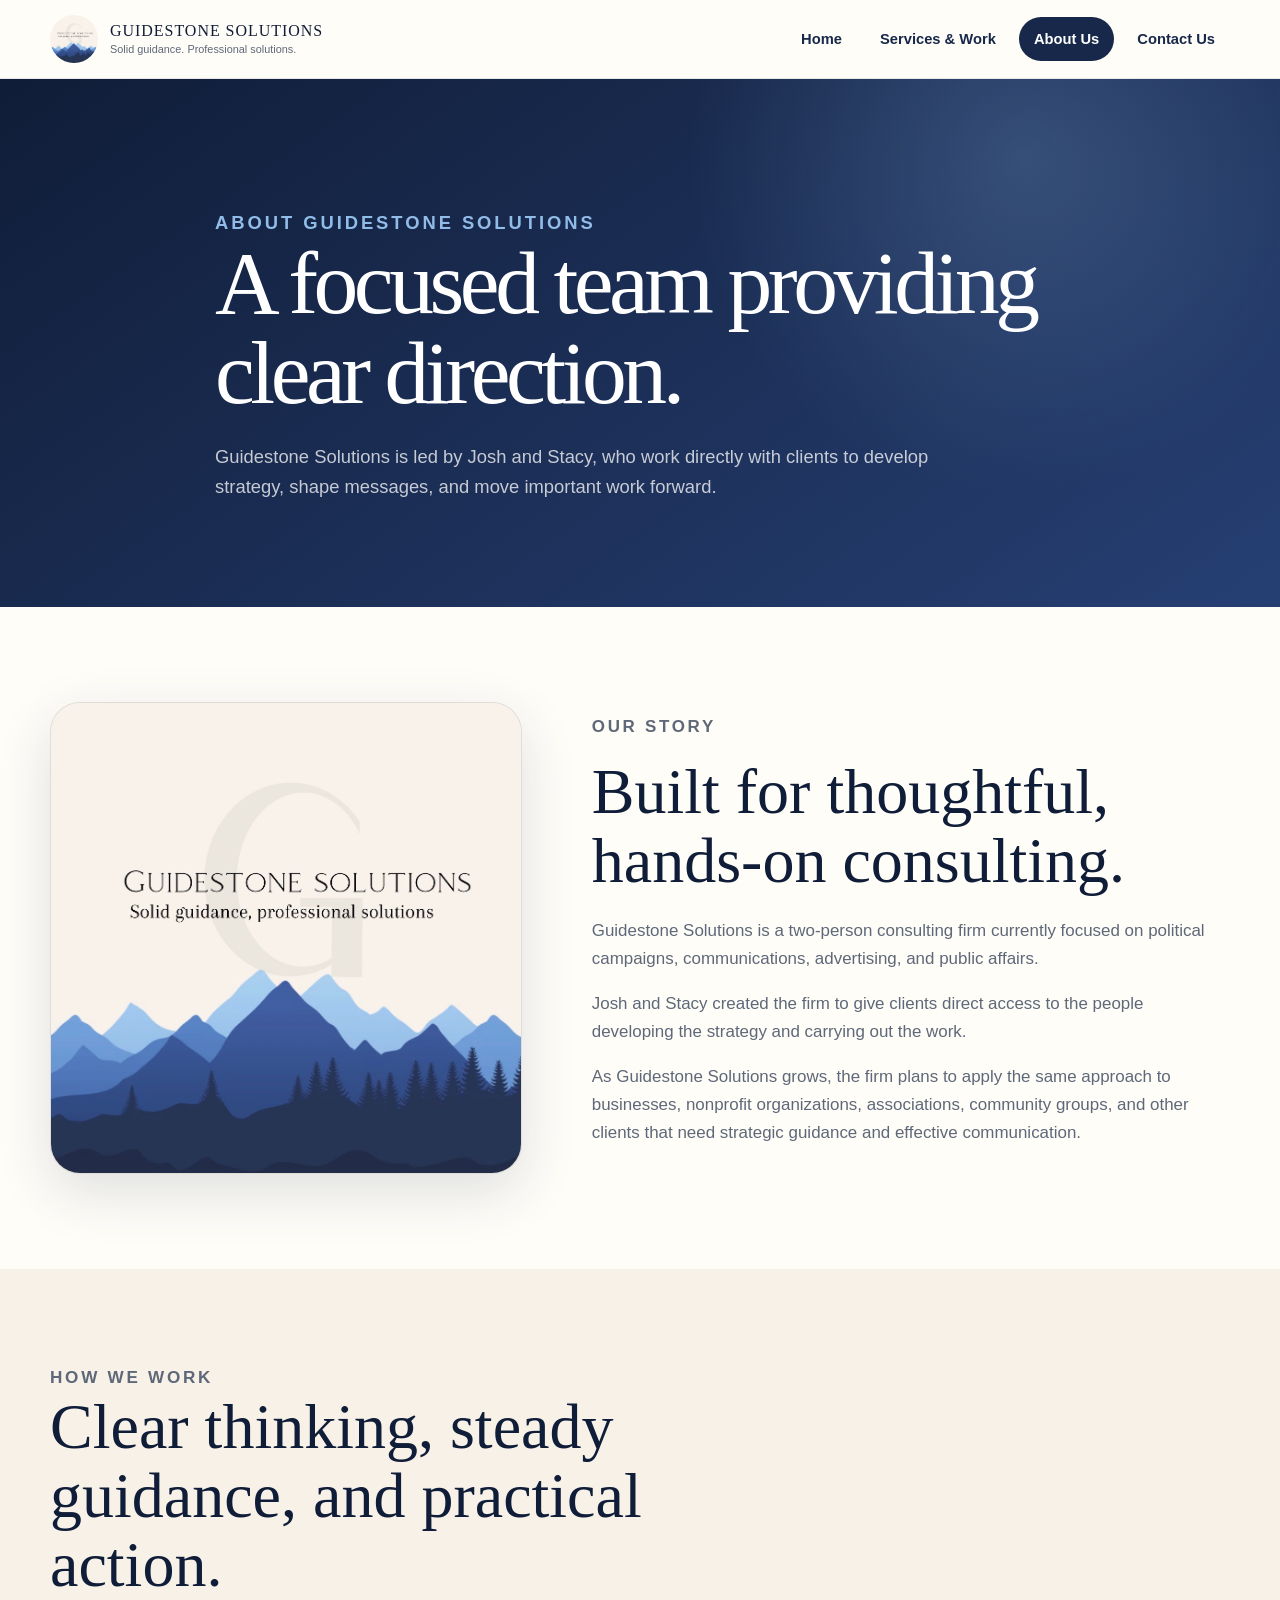
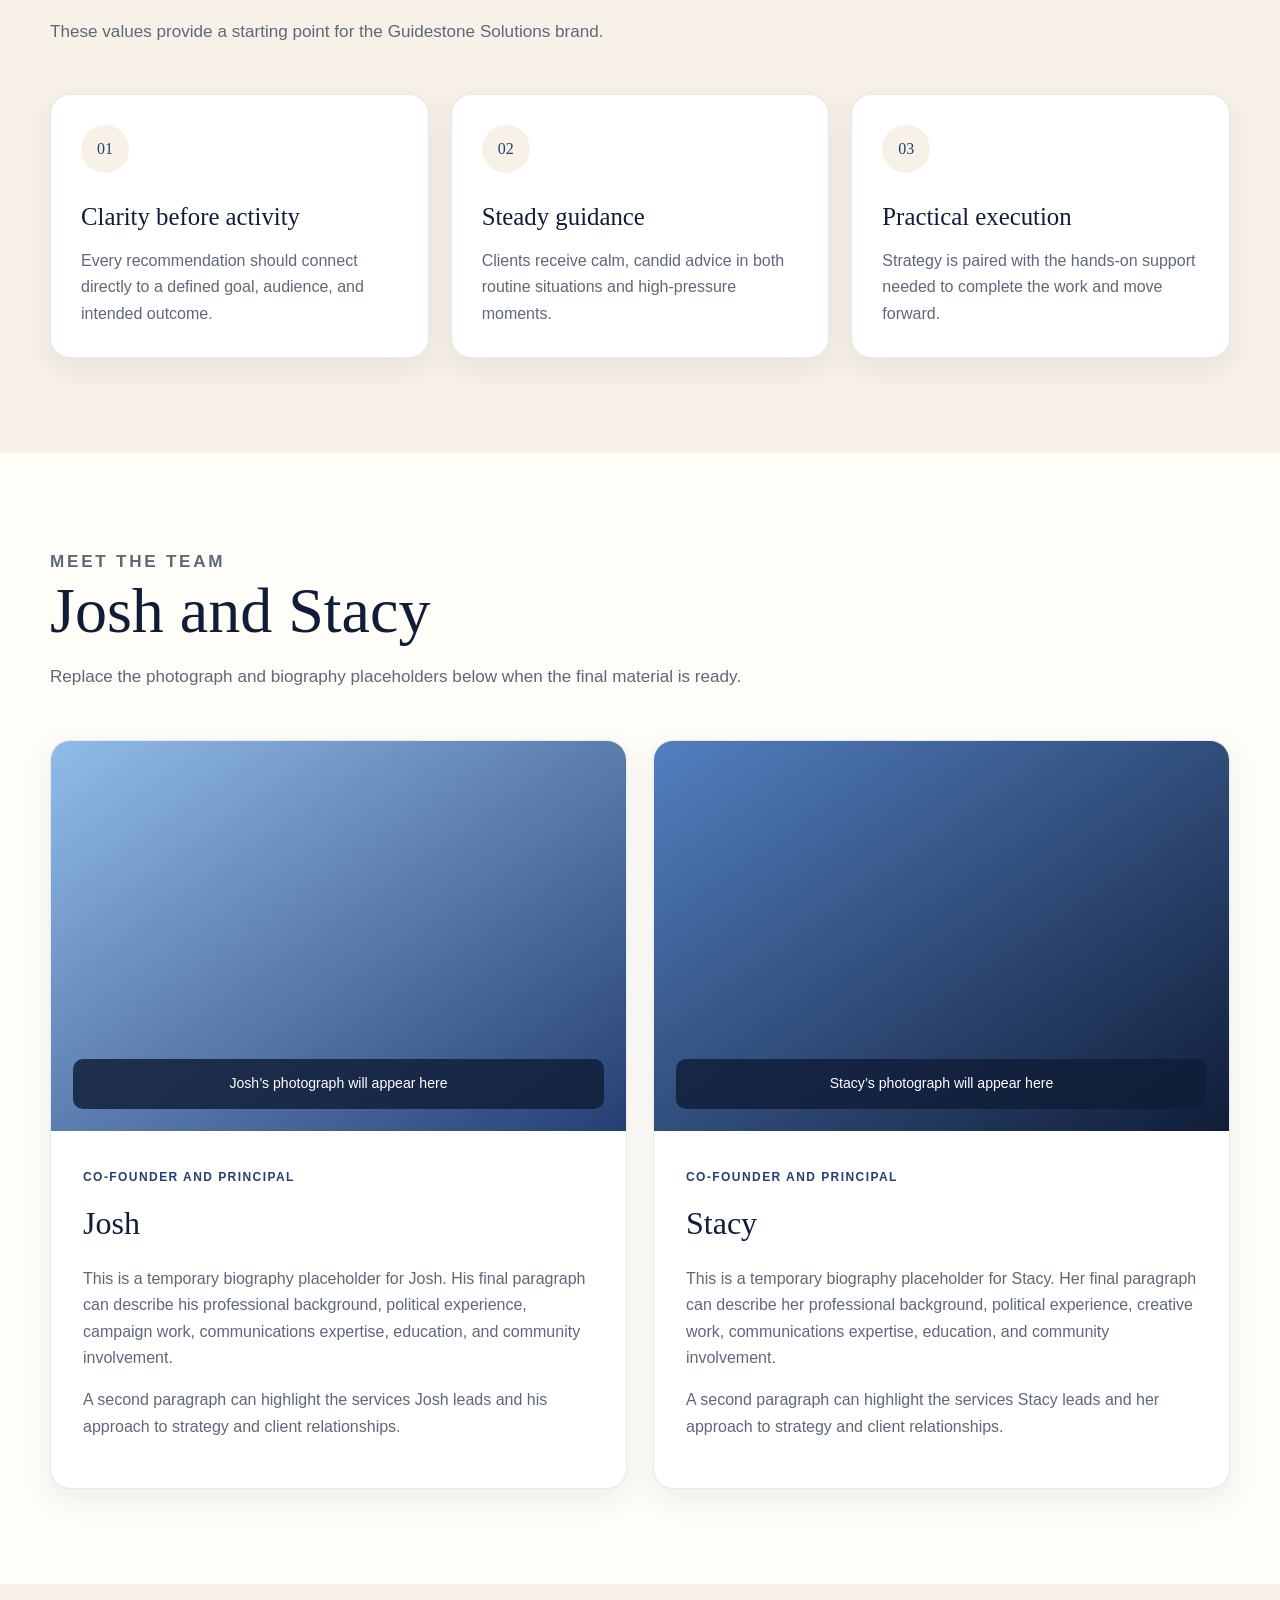
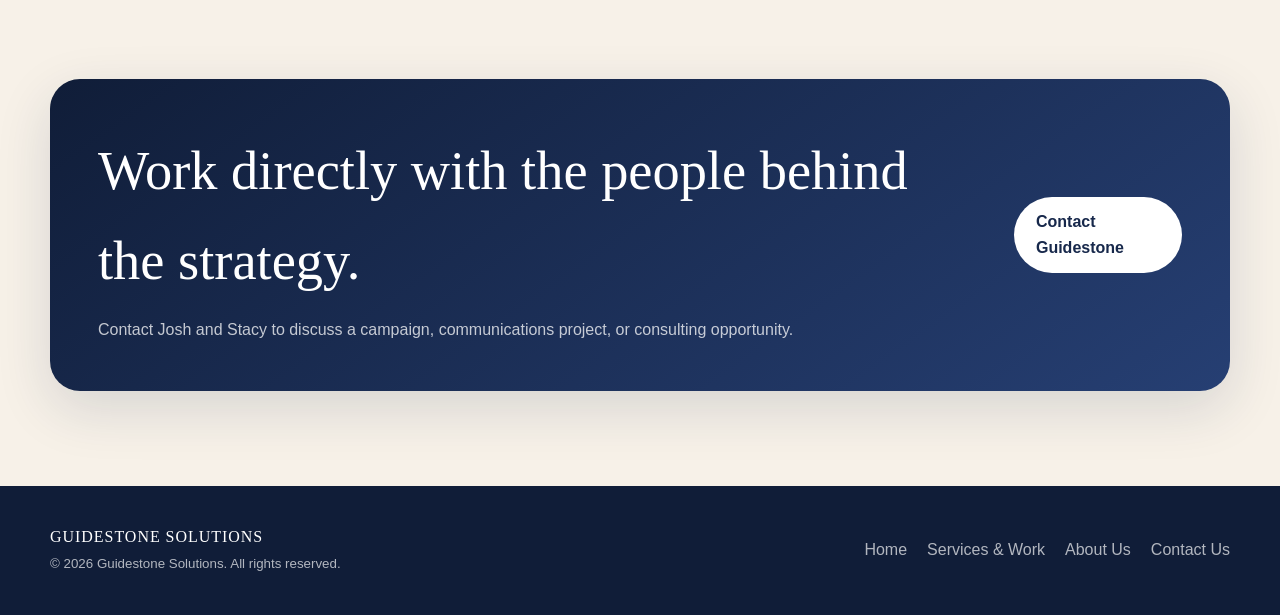
==== about.html @ 3f7f22f1 "Create about.html" ====
<!DOCTYPE html>
<html lang="en">
<head>
  <meta charset="UTF-8">

  <meta
    name="viewport"
    content="width=device-width, initial-scale=1"
  >

  <meta
    name="description"
    content="Learn about Guidestone Solutions and its founders, Josh and Stacy."
  >

  <meta name="theme-color" content="#17284b">

  <title>About Us | Guidestone Solutions</title>

  <style>
    :root {
      --cream: #f7f1e8;
      --cream-light: #fffdf8;
      --blue-light: #91bce8;
      --blue: #527fc0;
      --blue-dark: #263f73;
      --navy: #17284b;
      --navy-dark: #101d38;
      --text: #172033;
      --muted: #5e6878;
      --white: #ffffff;
      --container: 1180px;
      --radius: 20px;
      --shadow: 0 18px 55px rgba(23, 40, 75, 0.14);
    }

    * {
      box-sizing: border-box;
    }

    body {
      margin: 0;
      color: var(--text);
      background: var(--cream-light);
      font-family: Arial, Helvetica, sans-serif;
      line-height: 1.65;
    }

    img {
      display: block;
      max-width: 100%;
    }

    a {
      color: inherit;
    }

    .container {
      width: min(calc(100% - 36px), var(--container));
      margin-inline: auto;
    }

    .site-header {
      position: sticky;
      z-index: 100;
      top: 0;
      background: rgba(255, 253, 248, 0.96);
      border-bottom: 1px solid rgba(23, 40, 75, 0.1);
    }

    .navigation {
      display: flex;
      min-height: 78px;
      align-items: center;
      justify-content: space-between;
      gap: 28px;
    }

    .brand {
      display: flex;
      align-items: center;
      gap: 12px;
      color: var(--navy-dark);
      text-decoration: none;
    }

    .brand-logo {
      width: 48px;
      height: 48px;
      object-fit: cover;
      border-radius: 50%;
    }

    .brand-text {
      display: grid;
      line-height: 1.1;
    }

    .brand-name {
      font-family: Georgia, "Times New Roman", serif;
      font-size: 1rem;
      letter-spacing: 0.06em;
      text-transform: uppercase;
    }

    .brand-tagline {
      margin-top: 4px;
      color: var(--muted);
      font-size: 0.68rem;
    }

    .nav-menu {
      display: flex;
      flex-wrap: wrap;
      align-items: center;
      justify-content: flex-end;
      gap: 8px;
    }

    .nav-link {
      padding: 10px 15px;
      color: var(--navy);
      border-radius: 999px;
      font-size: 0.92rem;
      font-weight: 700;
      text-decoration: none;
    }

    .nav-link:hover {
      background: var(--cream);
    }

    .nav-link.active {
      color: var(--white);
      background: var(--navy);
    }

    .page-hero {
      padding: 105px 0;
      color: var(--white);
      background:
        radial-gradient(
          circle at 80% 15%,
          rgba(145, 188, 232, 0.22),
          transparent 30%
        ),
        linear-gradient(
          145deg,
          var(--navy-dark),
          var(--blue-dark)
        );
    }

    .page-hero-content {
      max-width: 850px;
    }

    .eyebrow {
      display: inline-block;
      margin: 0 0 16px;
      color: var(--blue-dark);
      font-size: 0.78rem;
      font-weight: 800;
      letter-spacing: 0.16em;
      text-transform: uppercase;
    }

    .page-hero .eyebrow {
      color: var(--blue-light);
    }

    .page-hero h1 {
      margin: 0;
      font-family: Georgia, "Times New Roman", serif;
      font-size: clamp(3rem, 7vw, 5.7rem);
      font-weight: 500;
      line-height: 1;
      letter-spacing: -0.05em;
    }

    .page-hero p {
      max-width: 720px;
      margin: 24px 0 0;
      color: rgba(255, 255, 255, 0.75);
      font-size: 1.15rem;
    }

    .section {
      padding: 95px 0;
    }

    .section-cream {
      background: var(--cream);
    }

    .section-heading {
      max-width: 760px;
      margin-bottom: 48px;
    }

    .section-heading h2 {
      margin: 0 0 18px;
      color: var(--navy-dark);
      font-family: Georgia, "Times New Roman", serif;
      font-size: clamp(2.2rem, 5vw, 4rem);
      font-weight: 500;
      line-height: 1.08;
    }

    .section-heading p {
      margin: 0;
      color: var(--muted);
      font-size: 1.07rem;
    }

    .story-grid {
      display: grid;
      grid-template-columns: 0.85fr 1.15fr;
      align-items: center;
      gap: 70px;
    }

    .logo-card {
      overflow: hidden;
      background: var(--cream);
      border: 1px solid rgba(23, 40, 75, 0.1);
      border-radius: 30px;
      box-shadow: var(--shadow);
    }

    .logo-card img {
      width: 100%;
      aspect-ratio: 1;
      object-fit: cover;
    }

    .story-copy h2 {
      margin: 0 0 22px;
      color: var(--navy-dark);
      font-family: Georgia, "Times New Roman", serif;
      font-size: clamp(2.3rem, 5vw, 4rem);
      font-weight: 500;
      line-height: 1.08;
    }

    .story-copy p {
      color: var(--muted);
      font-size: 1.06rem;
    }

    .values-grid {
      display: grid;
      grid-template-columns: repeat(3, 1fr);
      gap: 22px;
    }

    .value-card {
      padding: 30px;
      background: var(--white);
      border: 1px solid rgba(23, 40, 75, 0.1);
      border-radius: var(--radius);
      box-shadow: 0 10px 30px rgba(23, 40, 75, 0.08);
    }

    .value-number {
      display: inline-flex;
      width: 48px;
      height: 48px;
      align-items: center;
      justify-content: center;
      color: var(--blue-dark);
      background: var(--cream);
      border-radius: 50%;
      font-family: Georgia, "Times New Roman", serif;
    }

    .value-card h3 {
      margin: 24px 0 10px;
      color: var(--navy-dark);
      font-family: Georgia, "Times New Roman", serif;
      font-size: 1.55rem;
      font-weight: 500;
    }

    .value-card p {
      margin: 0;
      color: var(--muted);
    }

    .team-grid {
      display: grid;
      grid-template-columns: repeat(2, 1fr);
      gap: 26px;
    }

    .team-card {
      overflow: hidden;
      background: var(--white);
      border: 1px solid rgba(23, 40, 75, 0.1);
      border-radius: var(--radius);
      box-shadow: 0 10px 30px rgba(23, 40, 75, 0.08);
    }

    .photo-placeholder {
      display: grid;
      min-height: 390px;
      place-items: end center;
      padding: 22px;
      color: var(--white);
      background:
        linear-gradient(
          145deg,
          var(--blue-light),
          var(--blue-dark)
        );
      text-align: center;
    }

    .team-card:nth-child(2) .photo-placeholder {
      background:
        linear-gradient(
          145deg,
          var(--blue),
          var(--navy-dark)
        );
    }

    .photo-label {
      width: 100%;
      padding: 13px;
      background: rgba(16, 29, 56, 0.82);
      border-radius: 10px;
      font-size: 0.88rem;
    }

    .team-copy {
      padding: 32px;
    }

    .team-role {
      color: var(--blue-dark);
      font-size: 0.75rem;
      font-weight: 800;
      letter-spacing: 0.12em;
      text-transform: uppercase;
    }

    .team-copy h2 {
      margin: 8px 0 14px;
      color: var(--navy-dark);
      font-family: Georgia, "Times New Roman", serif;
      font-size: 2rem;
      font-weight: 500;
    }

    .team-copy p {
      color: var(--muted);
    }

    .button {
      display: inline-flex;
      min-height: 50px;
      align-items: center;
      justify-content: center;
      padding: 12px 22px;
      color: var(--navy);
      background: var(--white);
      border-radius: 999px;
      font-weight: 700;
      text-decoration: none;
    }

    .cta {
      display: flex;
      align-items: center;
      justify-content: space-between;
      gap: 30px;
      padding: 48px;
      color: var(--white);
      background:
        linear-gradient(
          145deg,
          var(--navy-dark),
          var(--blue-dark)
        );
      border-radius: 30px;
      box-shadow: var(--shadow);
    }

    .cta h2 {
      margin: 0 0 10px;
      font-family: Georgia, "Times New Roman", serif;
      font-size: clamp(2rem, 5vw, 3.4rem);
      font-weight: 500;
    }

    .cta p {
      margin: 0;
      color: rgba(255, 255, 255, 0.75);
    }

    .site-footer {
      padding: 38px 0;
      color: rgba(255, 255, 255, 0.68);
      background: var(--navy-dark);
    }

    .footer-grid {
      display: flex;
      align-items: center;
      justify-content: space-between;
      gap: 25px;
    }

    .footer-title {
      color: var(--white);
      font-family: Georgia, "Times New Roman", serif;
      letter-spacing: 0.06em;
      text-transform: uppercase;
    }

    .footer-links {
      display: flex;
      flex-wrap: wrap;
      gap: 20px;
    }

    .footer-links a {
      text-decoration: none;
    }

    @media (max-width: 900px) {
      .story-grid {
        grid-template-columns: 1fr;
      }

      .values-grid {
        grid-template-columns: 1fr;
      }

      .cta {
        align-items: flex-start;
        flex-direction: column;
      }
    }

    @media (max-width: 700px) {
      .navigation {
        align-items: flex-start;
        flex-direction: column;
        padding: 15px 0;
      }

      .nav-menu {
        width: 100%;
        justify-content: flex-start;
      }

      .nav-link {
        padding: 8px 11px;
      }

      .page-hero {
        padding: 75px 0;
      }

      .section {
        padding: 72px 0;
      }

      .team-grid {
        grid-template-columns: 1fr;
      }

      .cta {
        padding: 34px 24px;
      }

      .button {
        width: 100%;
      }

      .footer-grid {
        align-items: flex-start;
        flex-direction: column;
      }
    }
  </style>
</head>

<body>
  <header class="site-header">
    <div class="container navigation">
      <a class="brand" href="index.html">
        <img
          class="brand-logo"
          src="guidestonelogo.jpeg"
          alt=""
        >

        <span class="brand-text">
          <span class="brand-name">
            Guidestone Solutions
          </span>

          <span class="brand-tagline">
            Solid guidance. Professional solutions.
          </span>
        </span>
      </a>

      <nav class="nav-menu" aria-label="Main navigation">
        <a class="nav-link" href="index.html">
          Home
        </a>

        <a class="nav-link" href="services.html">
          Services &amp; Work
        </a>

        <a class="nav-link active" href="about.html">
          About Us
        </a>

        <a class="nav-link" href="contact.html">
          Contact Us
        </a>
      </nav>
    </div>
  </header>

  <main>
    <section class="page-hero">
      <div class="container page-hero-content">
        <p class="eyebrow">
          About Guidestone Solutions
        </p>

        <h1>
          A focused team providing clear direction.
        </h1>

        <p>
          Guidestone Solutions is led by Josh and Stacy, who work
          directly with clients to develop strategy, shape messages,
          and move important work forward.
        </p>
      </div>
    </section>

    <section class="section">
      <div class="container story-grid">
        <div class="logo-card">
          <img
            src="guidestonelogo.jpeg"
            alt="Guidestone Solutions logo featuring blue mountain silhouettes"
          >
        </div>

        <div class="story-copy">
          <p class="eyebrow">
            Our story
          </p>

          <h2>
            Built for thoughtful, hands-on consulting.
          </h2>

          <p>
            Guidestone Solutions is a two-person consulting firm
            currently focused on political campaigns,
            communications, advertising, and public affairs.
          </p>

          <p>
            Josh and Stacy created the firm to give clients direct
            access to the people developing the strategy and
            carrying out the work.
          </p>

          <p>
            As Guidestone Solutions grows, the firm plans to apply
            the same approach to businesses, nonprofit organizations,
            associations, community groups, and other clients that
            need strategic guidance and effective communication.
          </p>
        </div>
      </div>
    </section>

    <section class="section section-cream">
      <div class="container">
        <div class="section-heading">
          <p class="eyebrow">
            How we work
          </p>

          <h2>
            Clear thinking, steady guidance, and practical action.
          </h2>

          <p>
            These values provide a starting point for the
            Guidestone Solutions brand.
          </p>
        </div>

        <div class="values-grid">
          <article class="value-card">
            <span class="value-number">01</span>

            <h3>
              Clarity before activity
            </h3>

            <p>
              Every recommendation should connect directly to
              a defined goal, audience, and intended outcome.
            </p>
          </article>

          <article class="value-card">
            <span class="value-number">02</span>

            <h3>
              Steady guidance
            </h3>

            <p>
              Clients receive calm, candid advice in both routine
              situations and high-pressure moments.
            </p>
          </article>

          <article class="value-card">
            <span class="value-number">03</span>

            <h3>
              Practical execution
            </h3>

            <p>
              Strategy is paired with the hands-on support needed
              to complete the work and move forward.
            </p>
          </article>
        </div>
      </div>
    </section>

    <section class="section">
      <div class="container">
        <div class="section-heading">
          <p class="eyebrow">
            Meet the team
          </p>

          <h2>
            Josh and Stacy
          </h2>

          <p>
            Replace the photograph and biography placeholders
            below when the final material is ready.
          </p>
        </div>

        <div class="team-grid">
          <article class="team-card">
            <div class="photo-placeholder">
              <span class="photo-label">
                Josh’s photograph will appear here
              </span>
            </div>

            <div class="team-copy">
              <span class="team-role">
                Co-founder and principal
              </span>

              <h2>
                Josh
              </h2>

              <p>
                This is a temporary biography placeholder for Josh.
                His final paragraph can describe his professional
                background, political experience, campaign work,
                communications expertise, education, and community
                involvement.
              </p>

              <p>
                A second paragraph can highlight the services Josh
                leads and his approach to strategy and client
                relationships.
              </p>
            </div>
          </article>

          <article class="team-card">
            <div class="photo-placeholder">
              <span class="photo-label">
                Stacy’s photograph will appear here
              </span>
            </div>

            <div class="team-copy">
              <span class="team-role">
                Co-founder and principal
              </span>

              <h2>
                Stacy
              </h2>

              <p>
                This is a temporary biography placeholder for Stacy.
                Her final paragraph can describe her professional
                background, political experience, creative work,
                communications expertise, education, and community
                involvement.
              </p>

              <p>
                A second paragraph can highlight the services Stacy
                leads and her approach to strategy and client
                relationships.
              </p>
            </div>
          </article>
        </div>
      </div>
    </section>

    <section class="section section-cream">
      <div class="container cta">
        <div>
          <h2>
            Work directly with the people behind the strategy.
          </h2>

          <p>
            Contact Josh and Stacy to discuss a campaign,
            communications project, or consulting opportunity.
          </p>
        </div>

        <a class="button" href="contact.html">
          Contact Guidestone
        </a>
      </div>
    </section>
  </main>

  <footer class="site-footer">
    <div class="container footer-grid">
      <div>
        <div class="footer-title">
          Guidestone Solutions
        </div>

        <small>
          © 2026 Guidestone Solutions. All rights reserved.
        </small>
      </div>

      <nav class="footer-links" aria-label="Footer navigation">
        <a href="index.html">Home</a>
        <a href="services.html">Services &amp; Work</a>
        <a href="about.html">About Us</a>
        <a href="contact.html">Contact Us</a>
      </nav>
    </div>
  </footer>
</body>
</html>
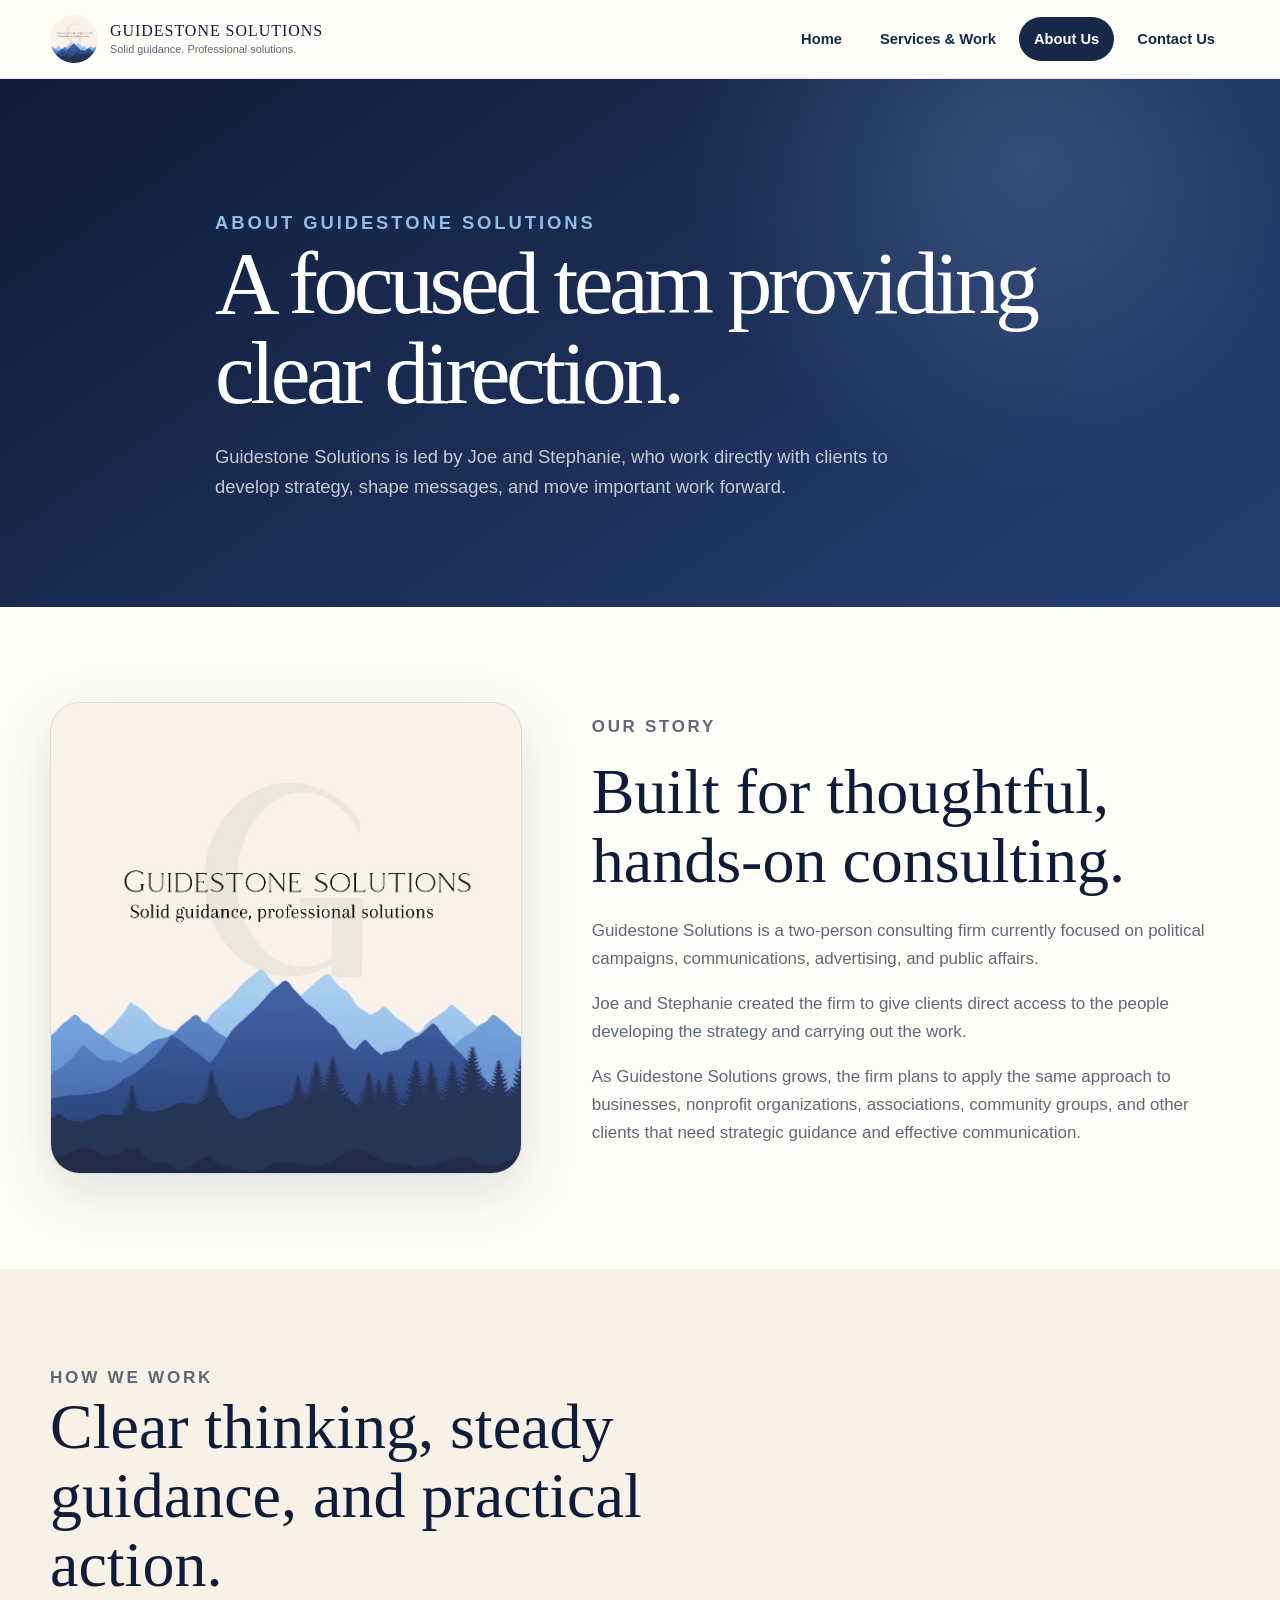
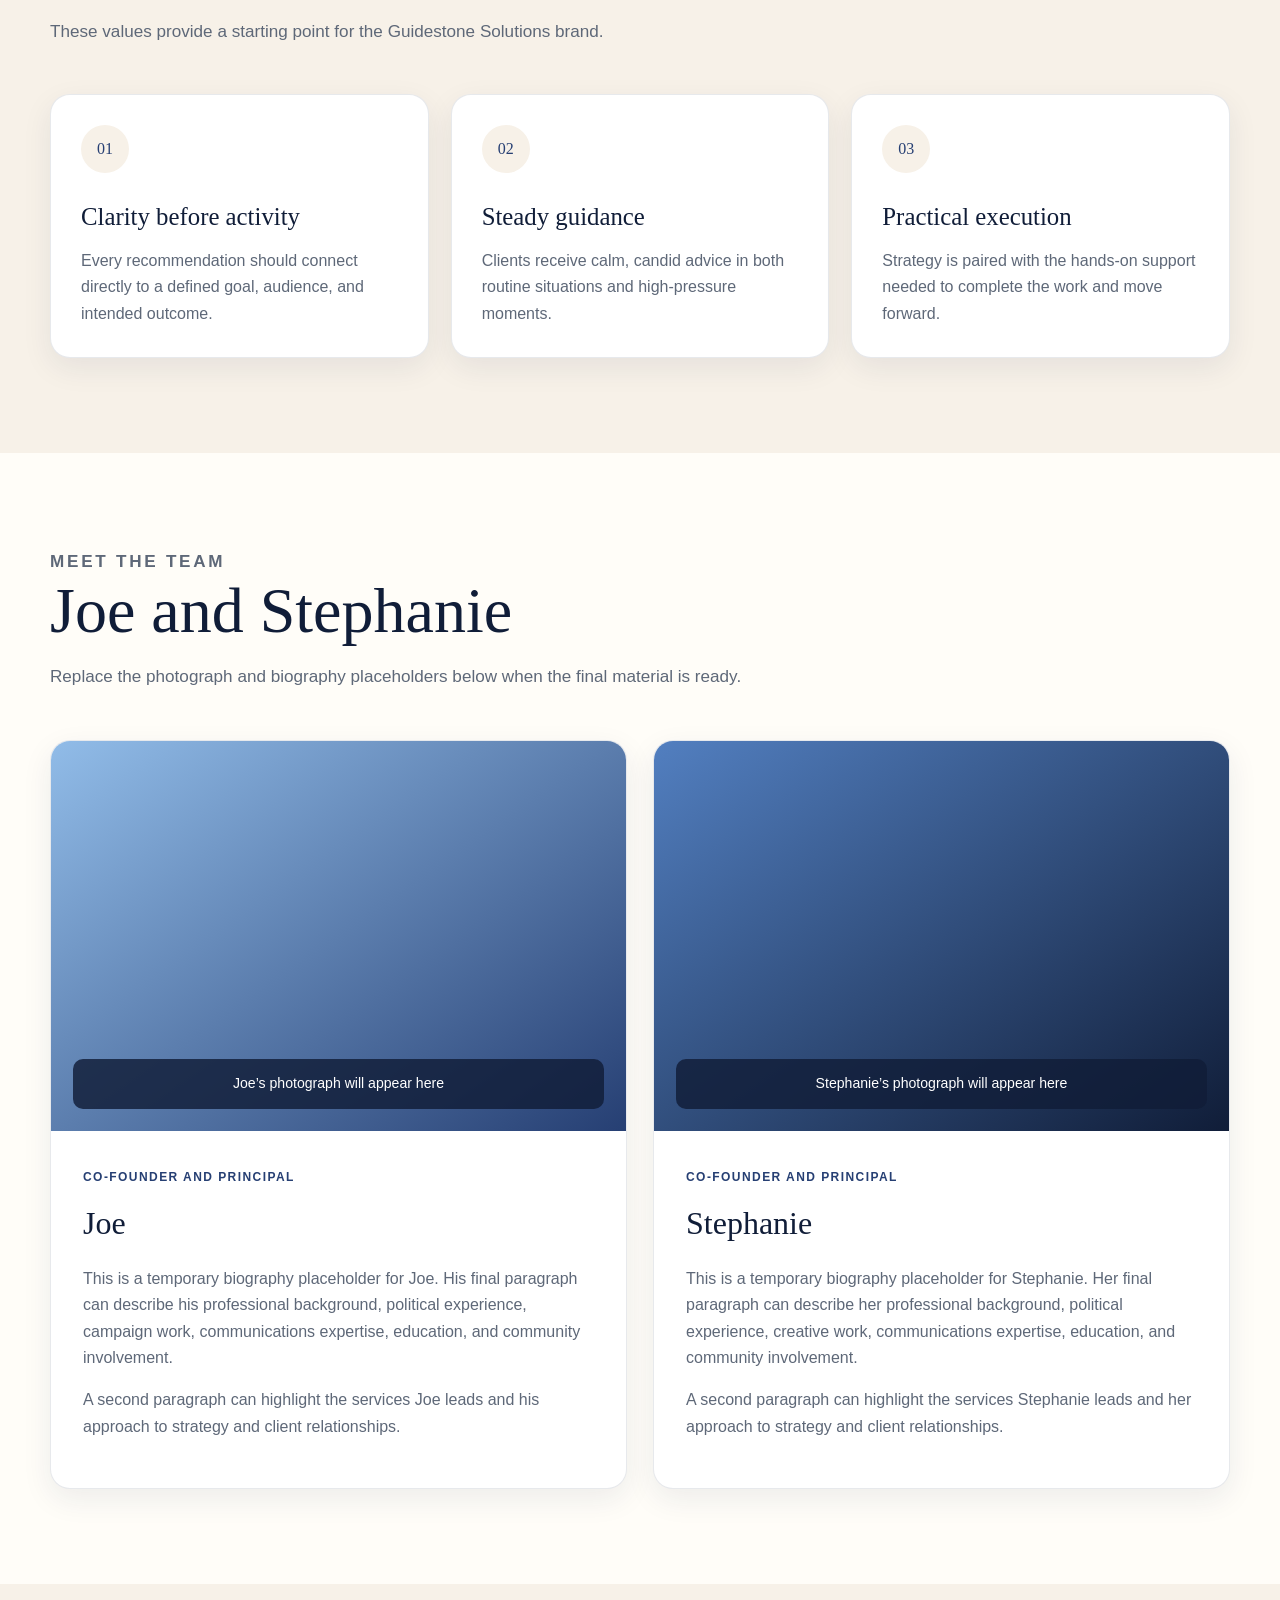
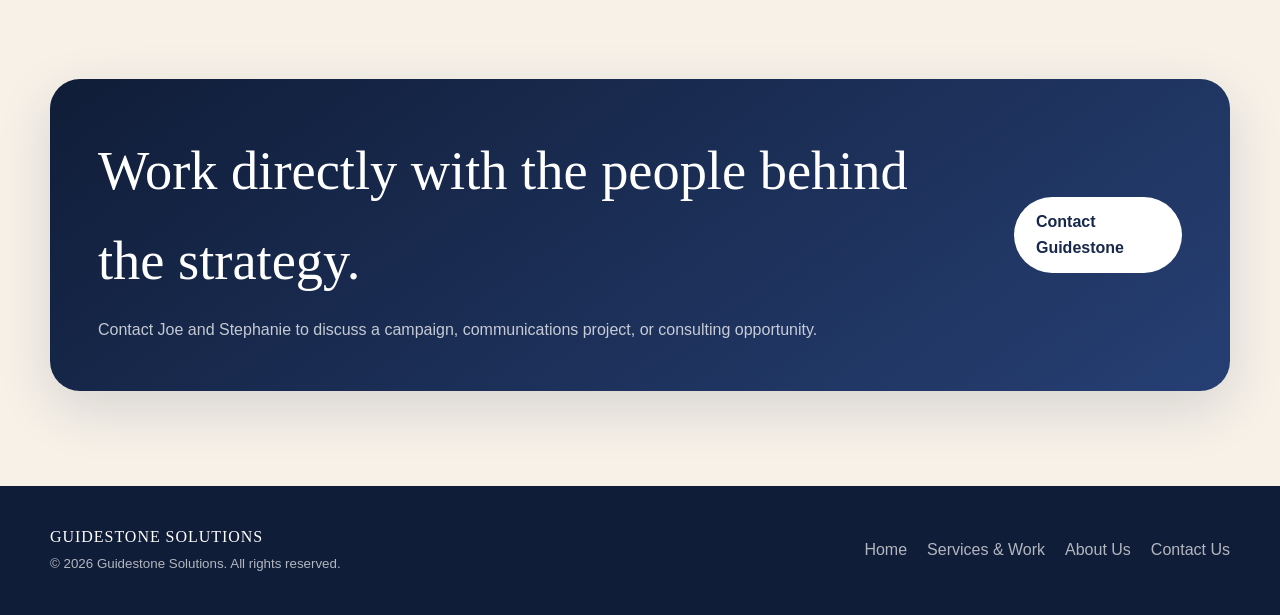
==== commit a6f6931a: "Update about.html Updating the remaining template names from   Josh -> Joe Stacy -> Stephanie" ====
--- a/about.html
+++ b/about.html
@@ -10,7 +10,7 @@
 
   <meta
     name="description"
-    content="Learn about Guidestone Solutions and its founders, Josh and Stacy."
+    content="Learn about Guidestone Solutions and its founders, Joe and Stephanie."
   >
 
   <meta name="theme-color" content="#17284b">
@@ -541,7 +541,7 @@
         </h1>
 
         <p>
-          Guidestone Solutions is led by Josh and Stacy, who work
+          Guidestone Solutions is led by Joe and Stephanie, who work
           directly with clients to develop strategy, shape messages,
           and move important work forward.
         </p>
@@ -573,7 +573,7 @@
           </p>
 
           <p>
-            Josh and Stacy created the firm to give clients direct
+            Joe and Stephanie created the firm to give clients direct
             access to the people developing the strategy and
             carrying out the work.
           </p>
@@ -656,7 +656,7 @@
           </p>
 
           <h2>
-            Josh and Stacy
+            Joe and Stephanie
           </h2>
 
           <p>
@@ -669,7 +669,7 @@
           <article class="team-card">
             <div class="photo-placeholder">
               <span class="photo-label">
-                Josh’s photograph will appear here
+                Joe’s photograph will appear here
               </span>
             </div>
 
@@ -679,11 +679,11 @@
               </span>
 
               <h2>
-                Josh
+                Joe
               </h2>
 
               <p>
-                This is a temporary biography placeholder for Josh.
+                This is a temporary biography placeholder for Joe.
                 His final paragraph can describe his professional
                 background, political experience, campaign work,
                 communications expertise, education, and community
@@ -691,7 +691,7 @@
               </p>
 
               <p>
-                A second paragraph can highlight the services Josh
+                A second paragraph can highlight the services Joe
                 leads and his approach to strategy and client
                 relationships.
               </p>
@@ -701,7 +701,7 @@
           <article class="team-card">
             <div class="photo-placeholder">
               <span class="photo-label">
-                Stacy’s photograph will appear here
+                Stephanie’s photograph will appear here
               </span>
             </div>
 
@@ -711,11 +711,11 @@
               </span>
 
               <h2>
-                Stacy
+                Stephanie
               </h2>
 
               <p>
-                This is a temporary biography placeholder for Stacy.
+                This is a temporary biography placeholder for Stephanie.
                 Her final paragraph can describe her professional
                 background, political experience, creative work,
                 communications expertise, education, and community
@@ -723,7 +723,7 @@
               </p>
 
               <p>
-                A second paragraph can highlight the services Stacy
+                A second paragraph can highlight the services Stephanie
                 leads and her approach to strategy and client
                 relationships.
               </p>
@@ -741,7 +741,7 @@
           </h2>
 
           <p>
-            Contact Josh and Stacy to discuss a campaign,
+            Contact Joe and Stephanie to discuss a campaign,
             communications project, or consulting opportunity.
           </p>
         </div>
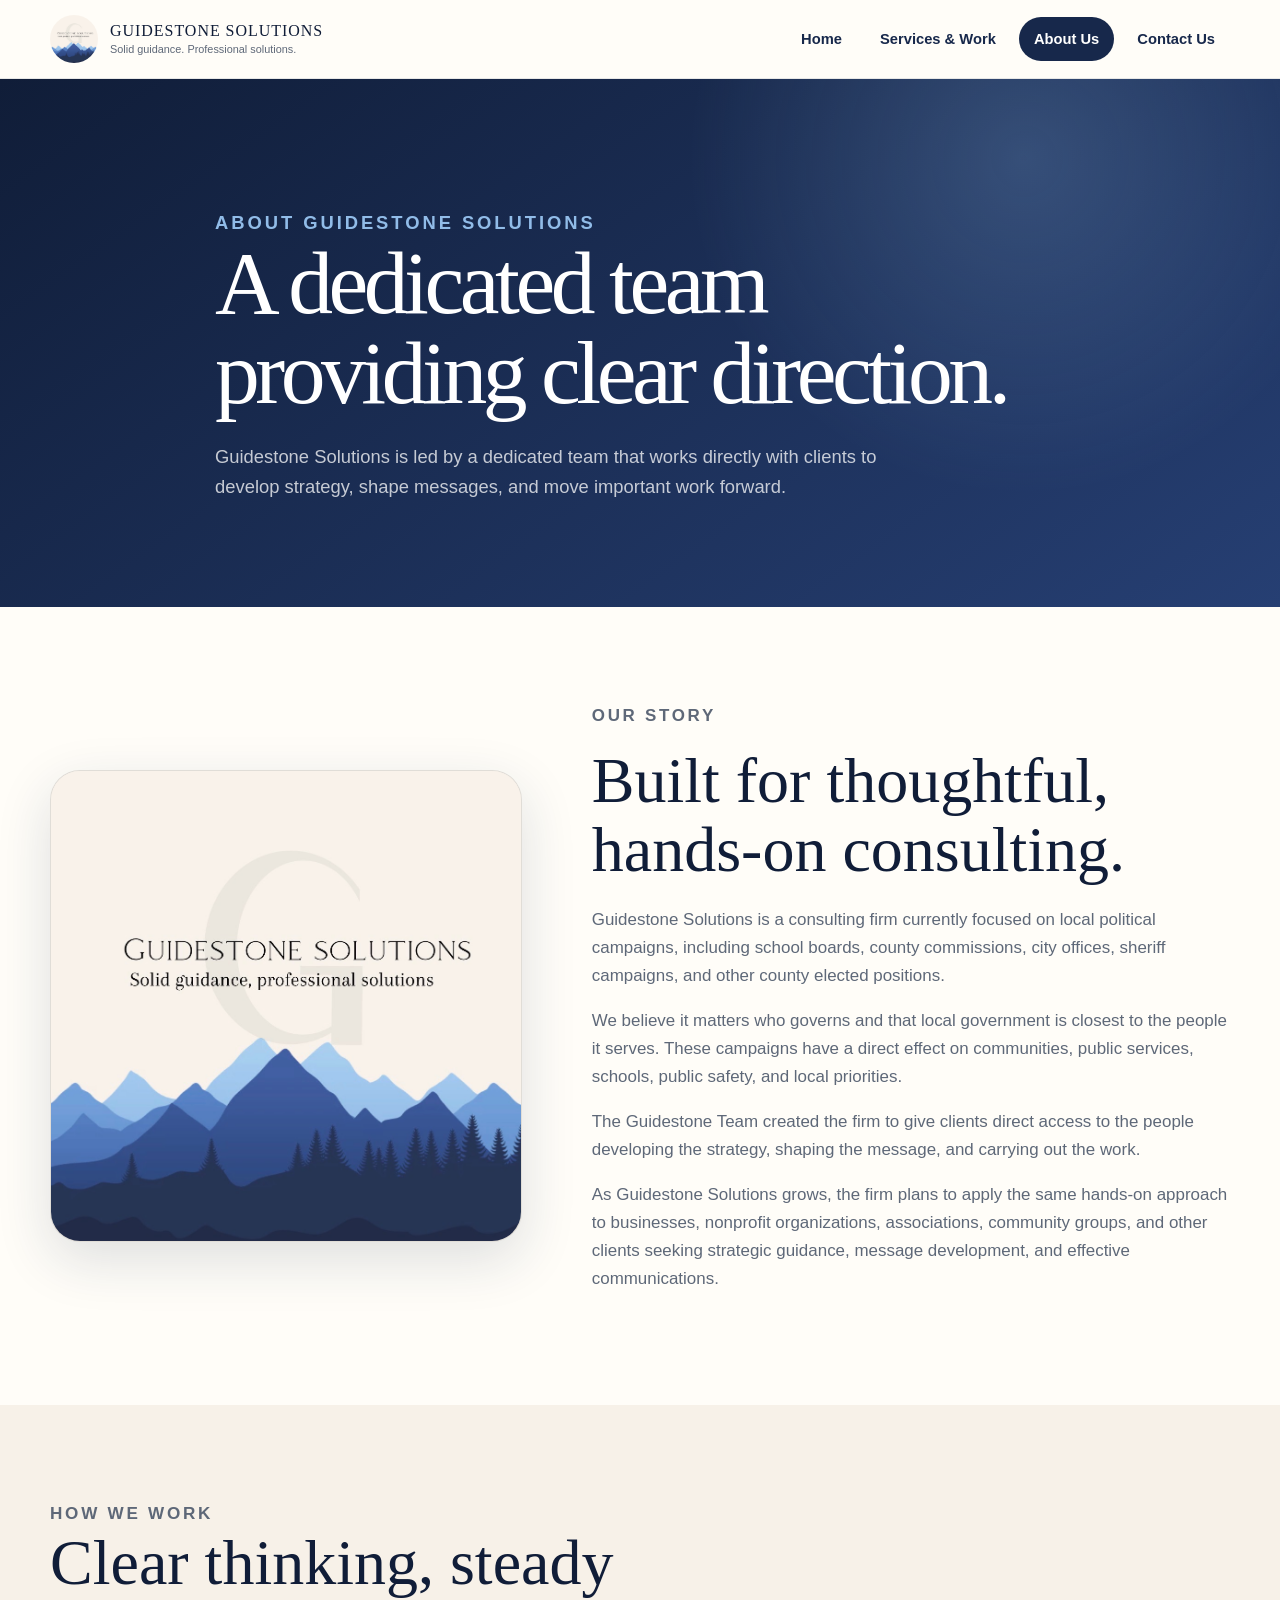
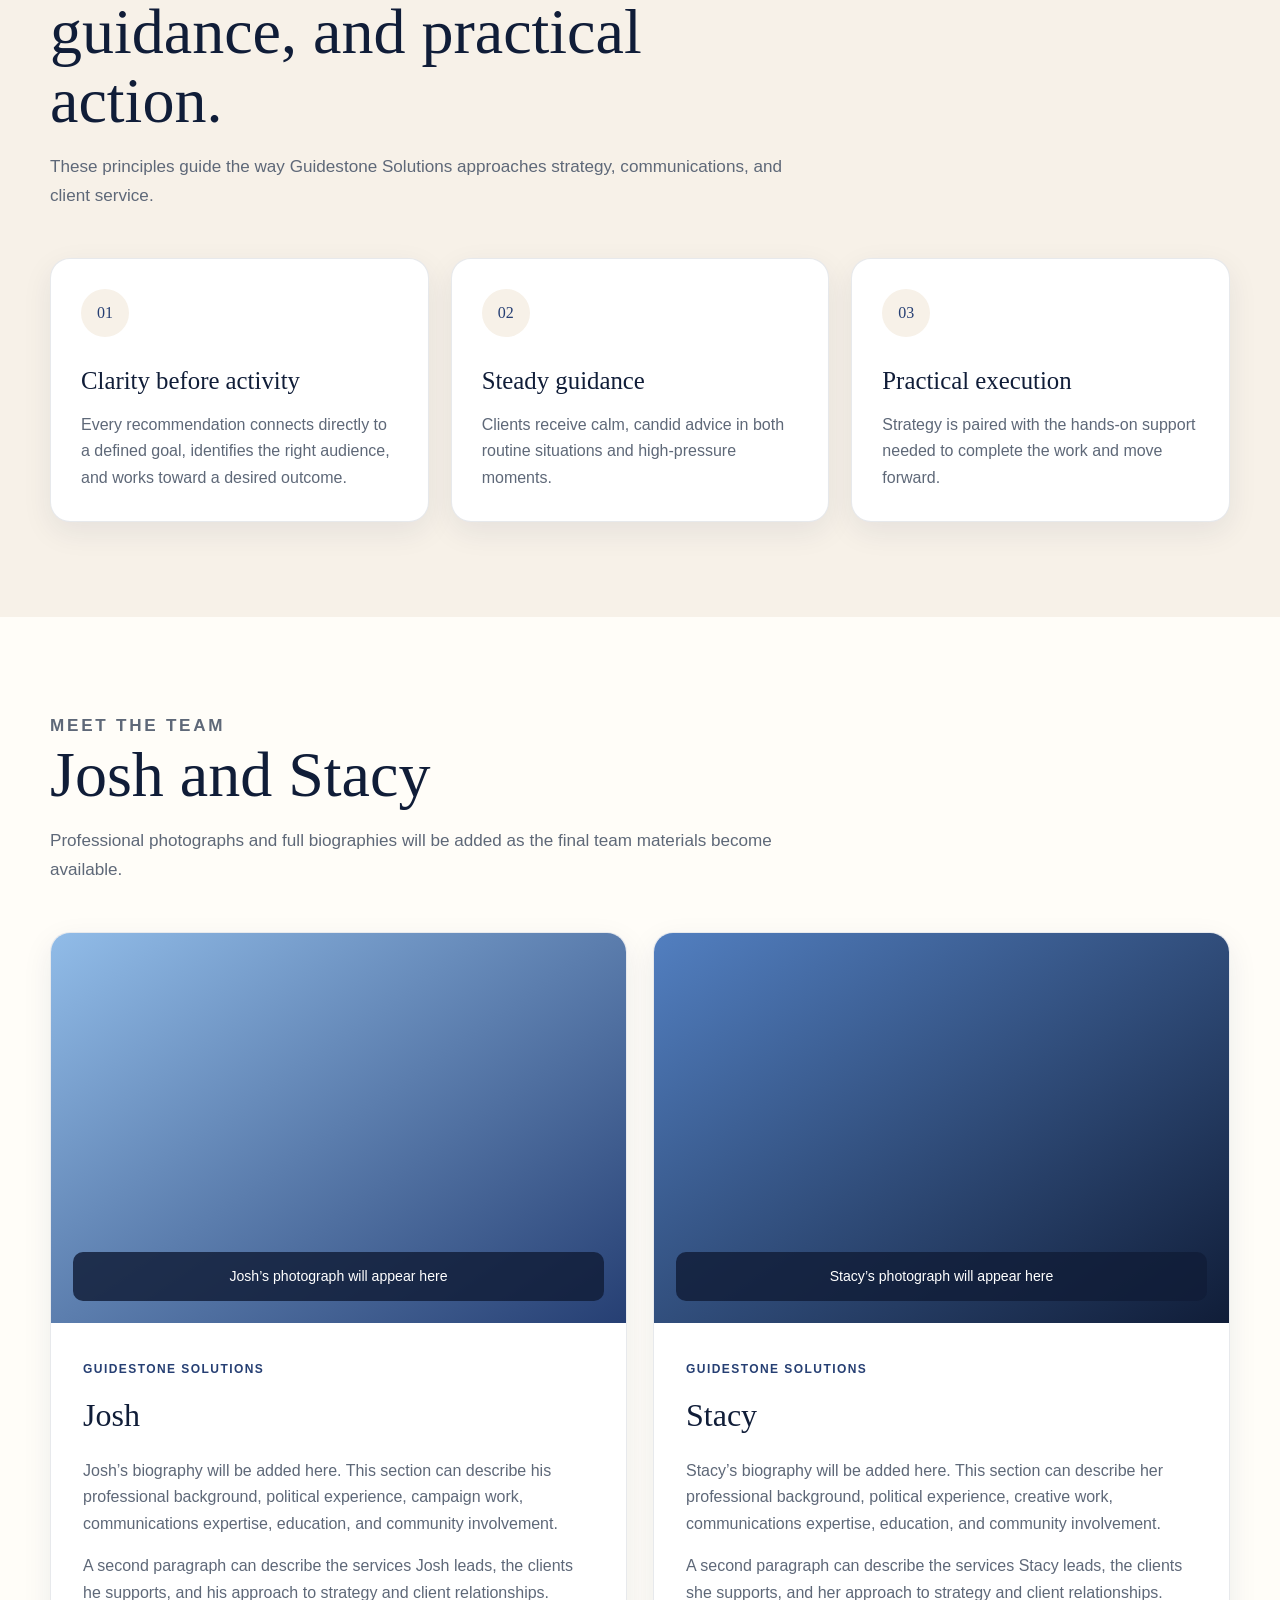
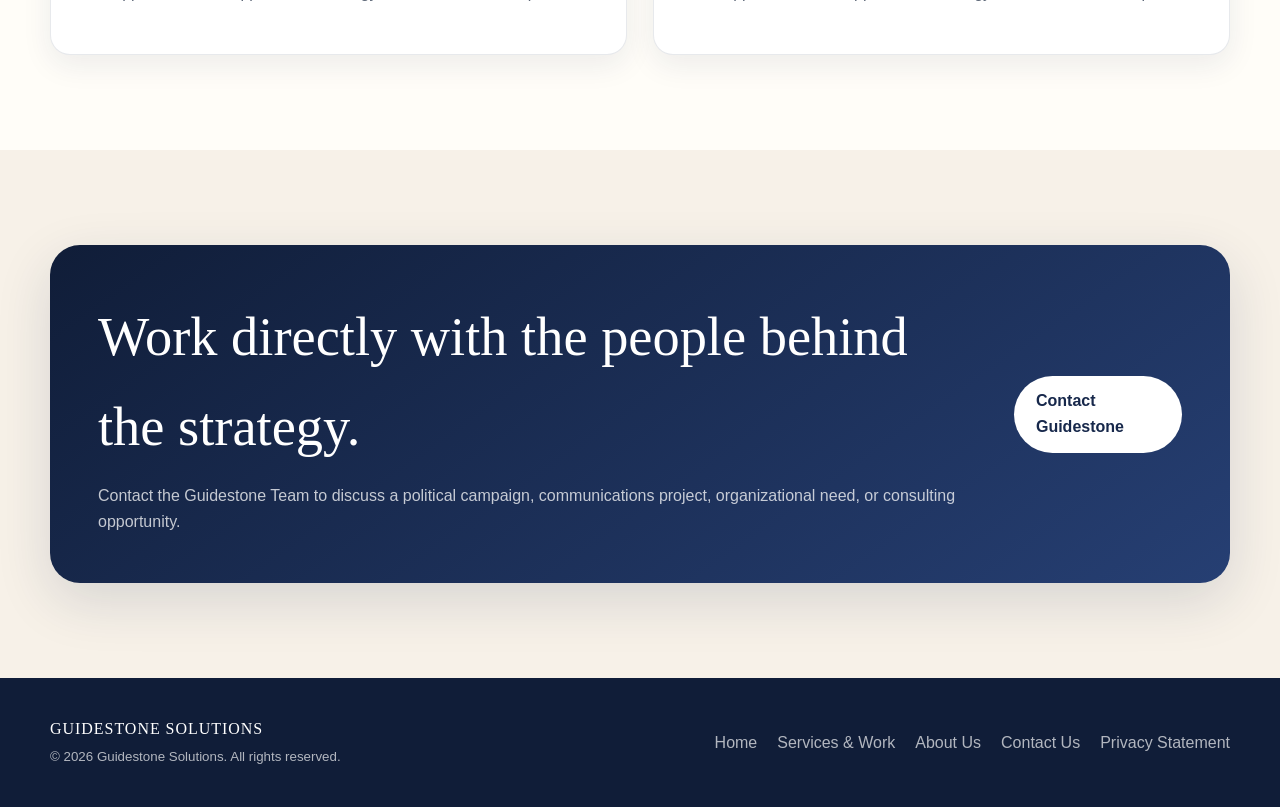
==== commit 57b6314e: "Update about.html" ====
--- a/about.html
+++ b/about.html
@@ -10,7 +10,7 @@
 
   <meta
     name="description"
-    content="Learn about Guidestone Solutions and its founders, Joe and Stephanie."
+    content="Learn about Guidestone Solutions, its approach to local political consulting, and its team."
   >
 
   <meta name="theme-color" content="#17284b">
@@ -429,6 +429,10 @@
       text-decoration: none;
     }
 
+    .footer-links a:hover {
+      color: var(--white);
+    }
+
     @media (max-width: 900px) {
       .story-grid {
         grid-template-columns: 1fr;
@@ -491,7 +495,11 @@
 <body>
   <header class="site-header">
     <div class="container navigation">
-      <a class="brand" href="index.html">
+      <a
+        class="brand"
+        href="index.html"
+        aria-label="Guidestone Solutions home"
+      >
         <img
           class="brand-logo"
           src="guidestonelogo.jpeg"
@@ -537,11 +545,11 @@
         </p>
 
         <h1>
-          A focused team providing clear direction.
+          A dedicated team providing clear direction.
         </h1>
 
         <p>
-          Guidestone Solutions is led by Joe and Stephanie, who work
+          Guidestone Solutions is led by a dedicated team that works
           directly with clients to develop strategy, shape messages,
           and move important work forward.
         </p>
@@ -567,22 +575,31 @@
           </h2>
 
           <p>
-            Guidestone Solutions is a two-person consulting firm
-            currently focused on political campaigns,
-            communications, advertising, and public affairs.
+            Guidestone Solutions is a consulting firm currently
+            focused on local political campaigns, including school
+            boards, county commissions, city offices, sheriff
+            campaigns, and other county elected positions.
           </p>
 
           <p>
-            Joe and Stephanie created the firm to give clients direct
-            access to the people developing the strategy and
-            carrying out the work.
+            We believe it matters who governs and that local
+            government is closest to the people it serves. These
+            campaigns have a direct effect on communities, public
+            services, schools, public safety, and local priorities.
+          </p>
+
+          <p>
+            The Guidestone Team created the firm to give clients
+            direct access to the people developing the strategy,
+            shaping the message, and carrying out the work.
           </p>
 
           <p>
             As Guidestone Solutions grows, the firm plans to apply
-            the same approach to businesses, nonprofit organizations,
-            associations, community groups, and other clients that
-            need strategic guidance and effective communication.
+            the same hands-on approach to businesses, nonprofit
+            organizations, associations, community groups, and
+            other clients seeking strategic guidance, message
+            development, and effective communications.
           </p>
         </div>
       </div>
@@ -600,8 +617,8 @@
           </h2>
 
           <p>
-            These values provide a starting point for the
-            Guidestone Solutions brand.
+            These principles guide the way Guidestone Solutions
+            approaches strategy, communications, and client service.
           </p>
         </div>
 
@@ -614,8 +631,9 @@
             </h3>
 
             <p>
-              Every recommendation should connect directly to
-              a defined goal, audience, and intended outcome.
+              Every recommendation connects directly to a defined
+              goal, identifies the right audience, and works toward
+              a desired outcome.
             </p>
           </article>
 
@@ -656,12 +674,12 @@
           </p>
 
           <h2>
-            Joe and Stephanie
+            Josh and Stacy
           </h2>
 
           <p>
-            Replace the photograph and biography placeholders
-            below when the final material is ready.
+            Professional photographs and full biographies will be
+            added as the final team materials become available.
           </p>
         </div>
 
@@ -669,31 +687,30 @@
           <article class="team-card">
             <div class="photo-placeholder">
               <span class="photo-label">
-                Joe’s photograph will appear here
+                Josh’s photograph will appear here
               </span>
             </div>
 
             <div class="team-copy">
               <span class="team-role">
-                Co-founder and principal
+                Guidestone Solutions
               </span>
 
               <h2>
-                Joe
+                Josh
               </h2>
 
               <p>
-                This is a temporary biography placeholder for Joe.
-                His final paragraph can describe his professional
-                background, political experience, campaign work,
-                communications expertise, education, and community
-                involvement.
+                Josh’s biography will be added here. This section
+                can describe his professional background, political
+                experience, campaign work, communications expertise,
+                education, and community involvement.
               </p>
 
               <p>
-                A second paragraph can highlight the services Joe
-                leads and his approach to strategy and client
-                relationships.
+                A second paragraph can describe the services Josh
+                leads, the clients he supports, and his approach to
+                strategy and client relationships.
               </p>
             </div>
           </article>
@@ -701,31 +718,30 @@
           <article class="team-card">
             <div class="photo-placeholder">
               <span class="photo-label">
-                Stephanie’s photograph will appear here
+                Stacy’s photograph will appear here
               </span>
             </div>
 
             <div class="team-copy">
               <span class="team-role">
-                Co-founder and principal
+                Guidestone Solutions
               </span>
 
               <h2>
-                Stephanie
+                Stacy
               </h2>
 
               <p>
-                This is a temporary biography placeholder for Stephanie.
-                Her final paragraph can describe her professional
-                background, political experience, creative work,
-                communications expertise, education, and community
-                involvement.
+                Stacy’s biography will be added here. This section
+                can describe her professional background, political
+                experience, creative work, communications expertise,
+                education, and community involvement.
               </p>
 
               <p>
-                A second paragraph can highlight the services Stephanie
-                leads and her approach to strategy and client
-                relationships.
+                A second paragraph can describe the services Stacy
+                leads, the clients she supports, and her approach to
+                strategy and client relationships.
               </p>
             </div>
           </article>
@@ -741,8 +757,9 @@
           </h2>
 
           <p>
-            Contact Joe and Stephanie to discuss a campaign,
-            communications project, or consulting opportunity.
+            Contact the Guidestone Team to discuss a political
+            campaign, communications project, organizational need,
+            or consulting opportunity.
           </p>
         </div>
 
@@ -770,6 +787,7 @@
         <a href="services.html">Services &amp; Work</a>
         <a href="about.html">About Us</a>
         <a href="contact.html">Contact Us</a>
+        <a href="privacy.html">Privacy Statement</a>
       </nav>
     </div>
   </footer>
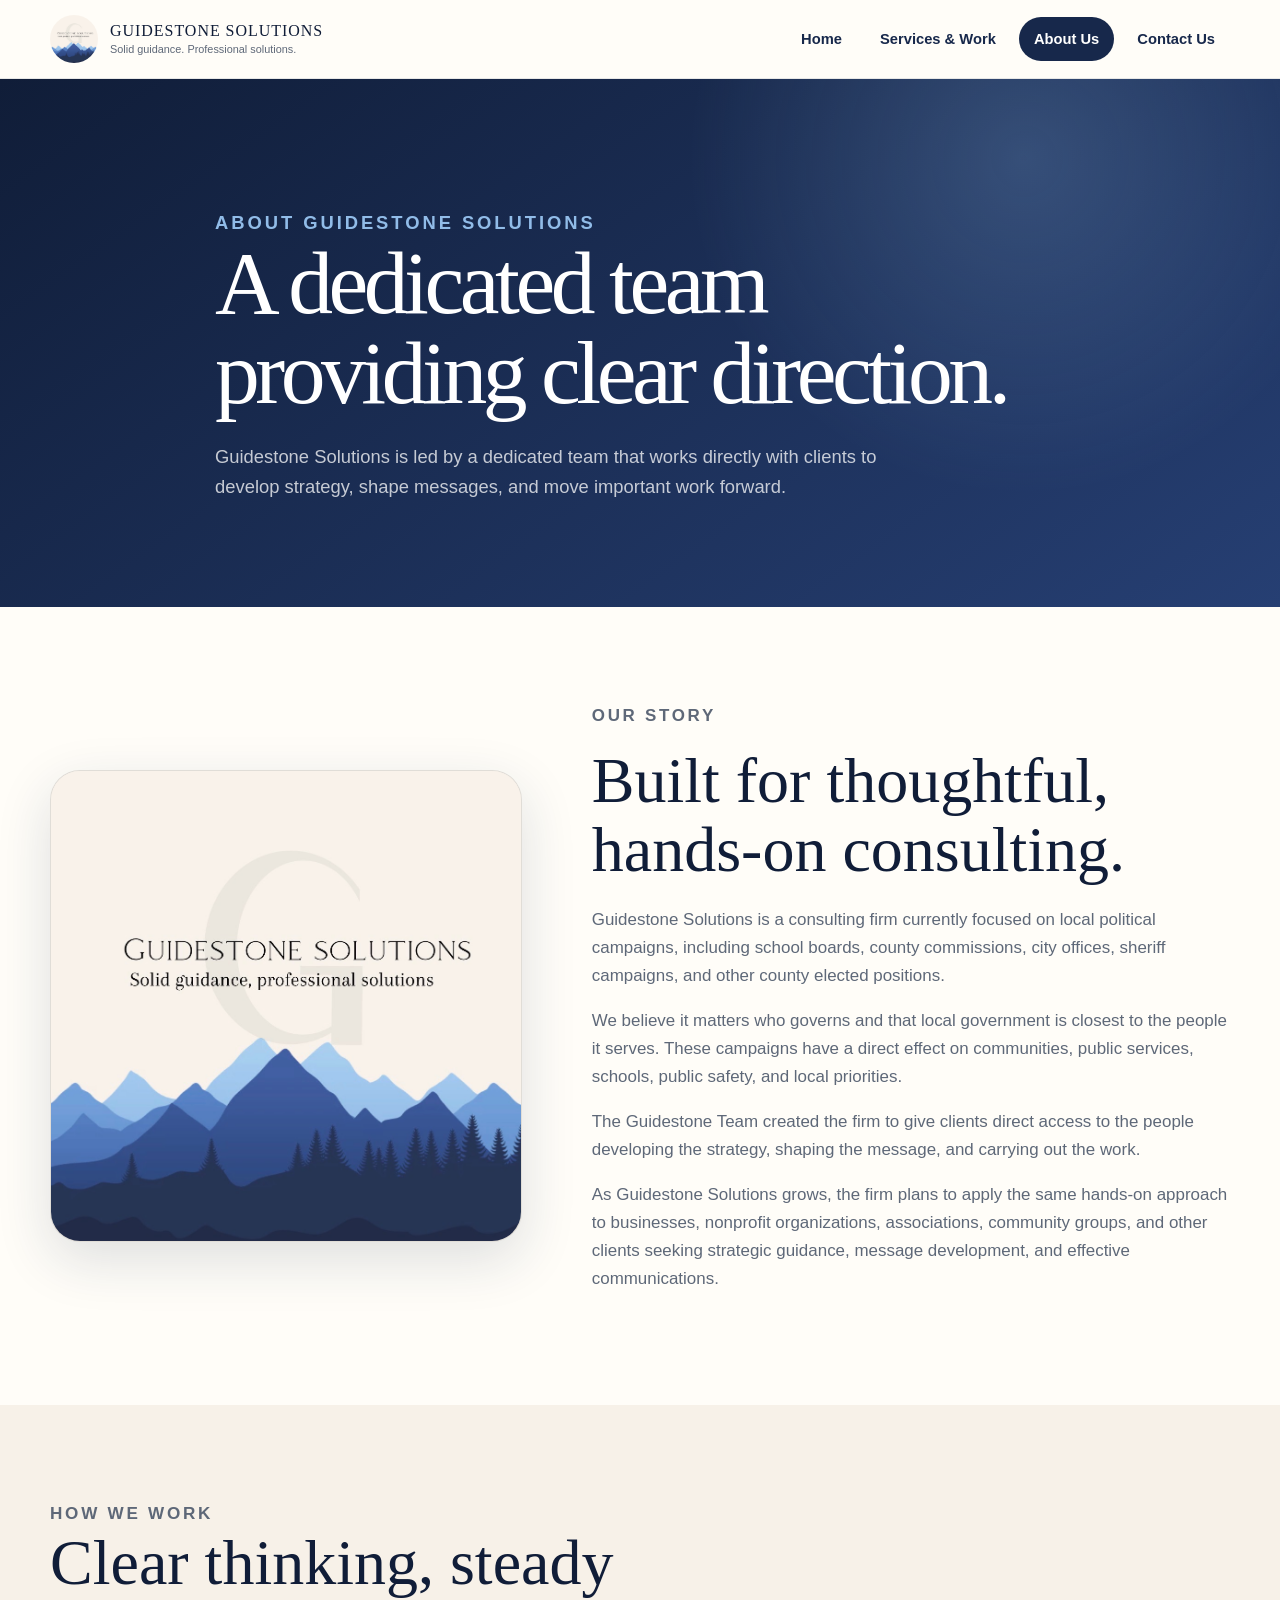
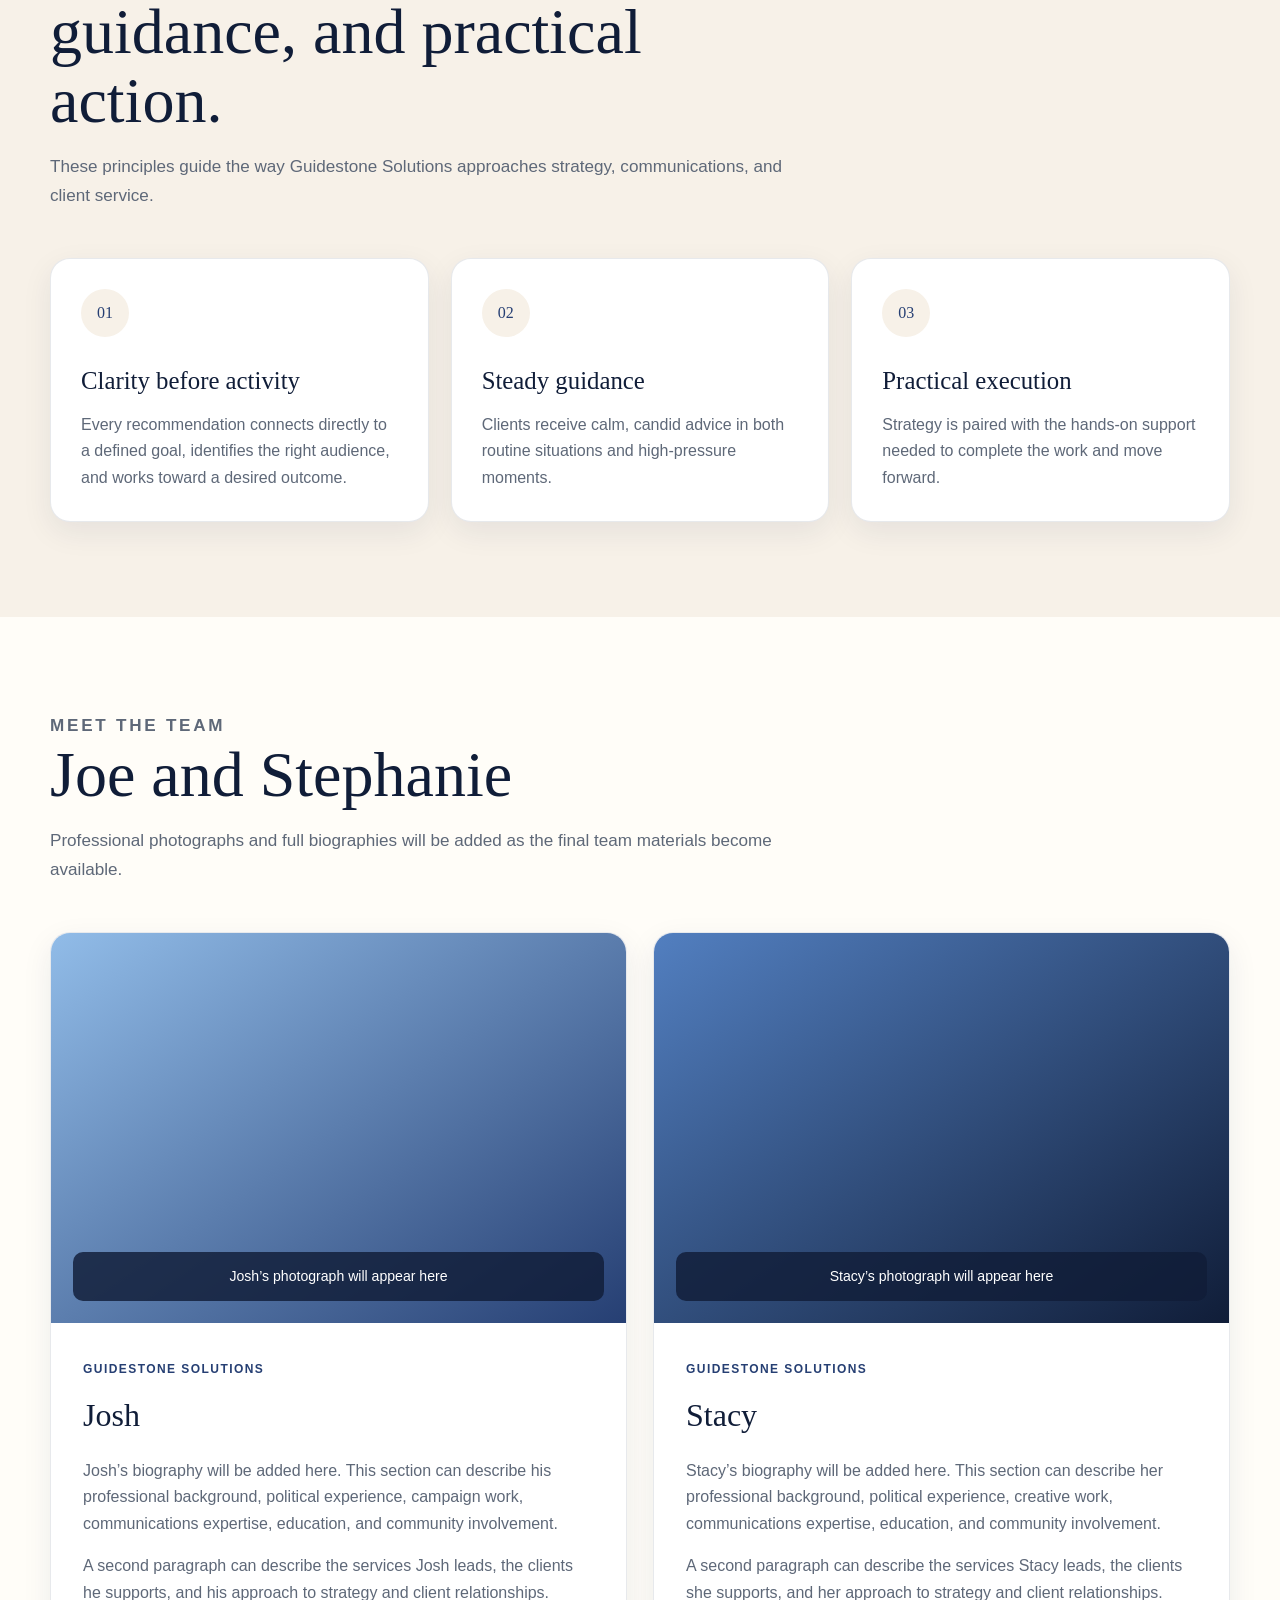
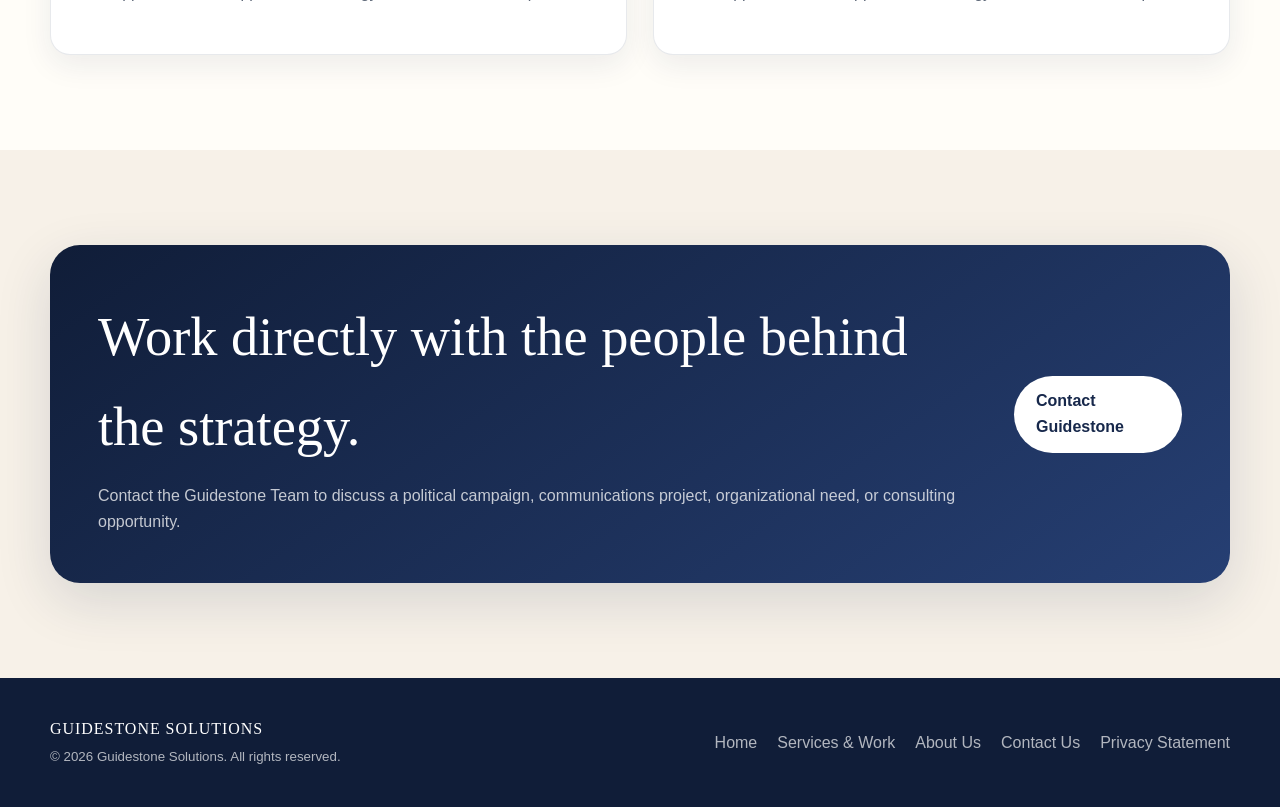
==== commit 6da6f5d8: "Update about.html Josh and Stacy -> Joe and Stephanie" ====
--- a/about.html
+++ b/about.html
@@ -674,7 +674,7 @@
           </p>
 
           <h2>
-            Josh and Stacy
+            Joe and Stephanie
           </h2>
 
           <p>
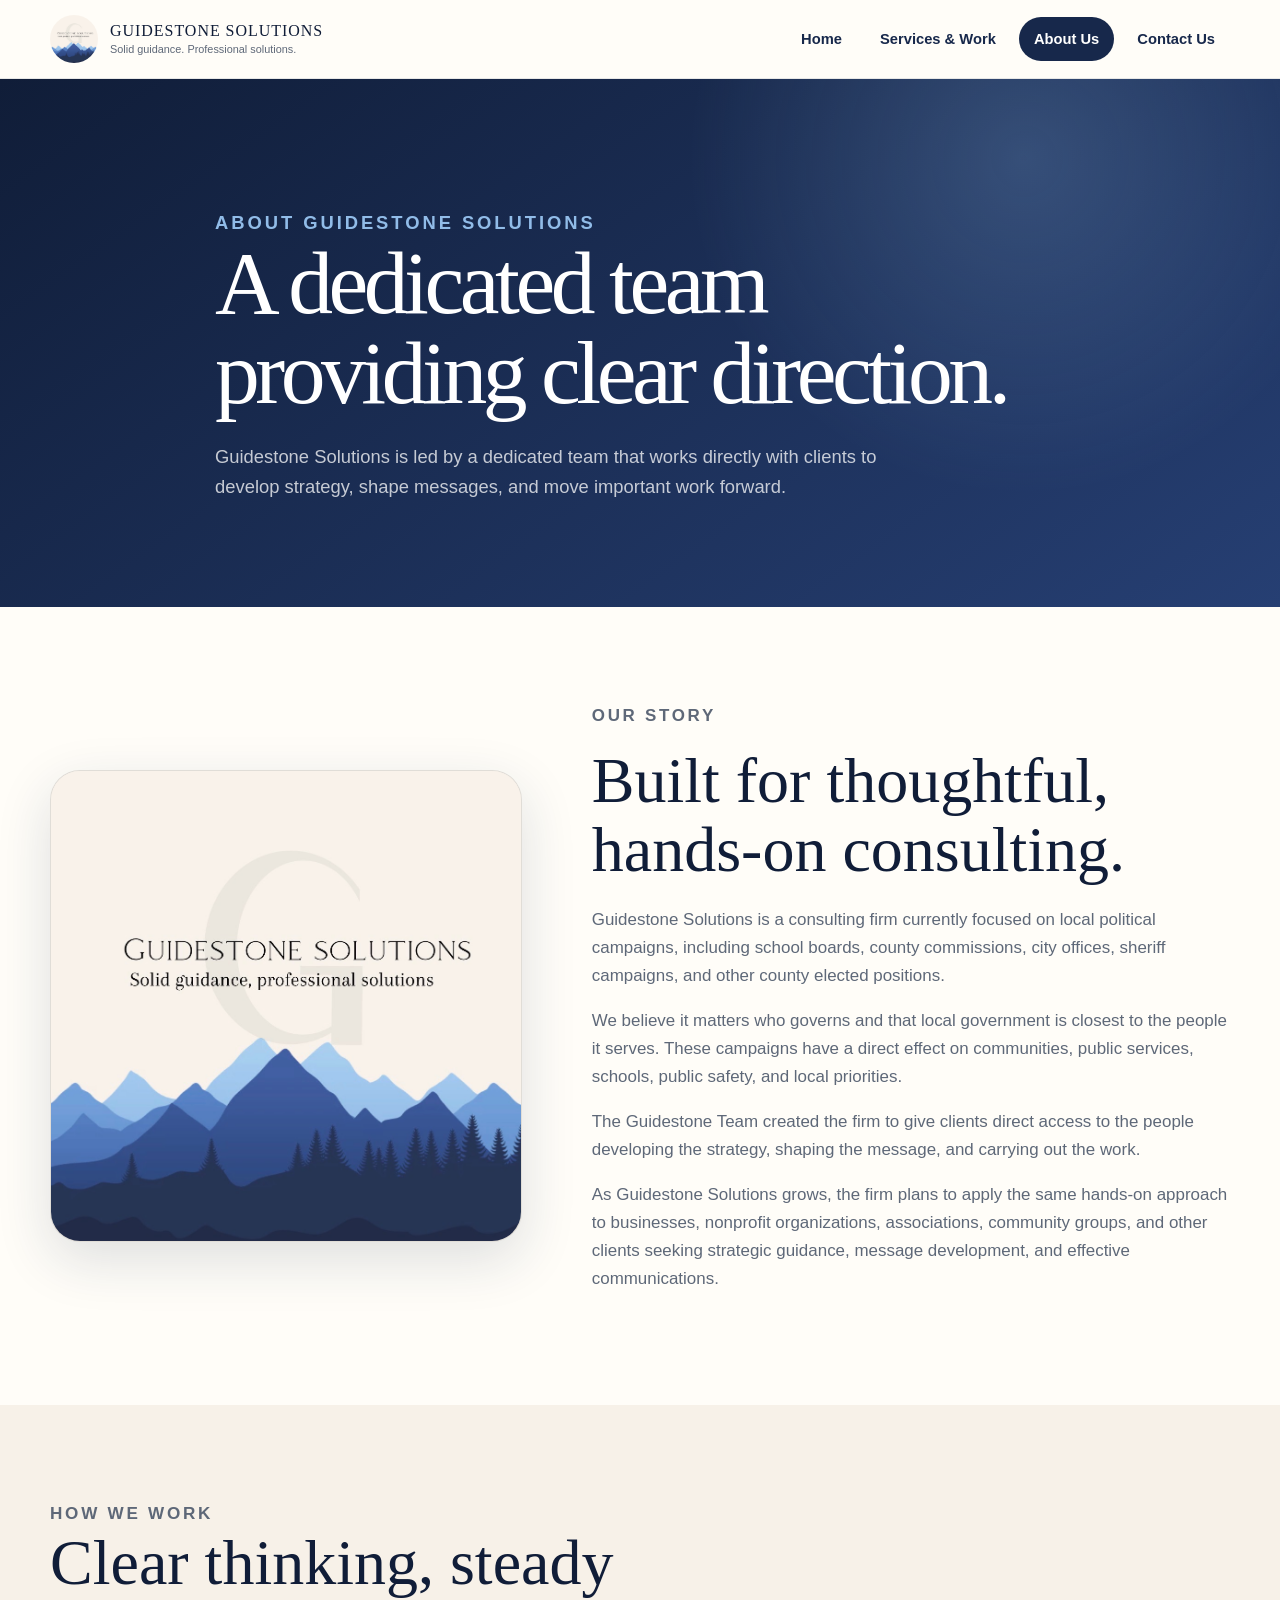
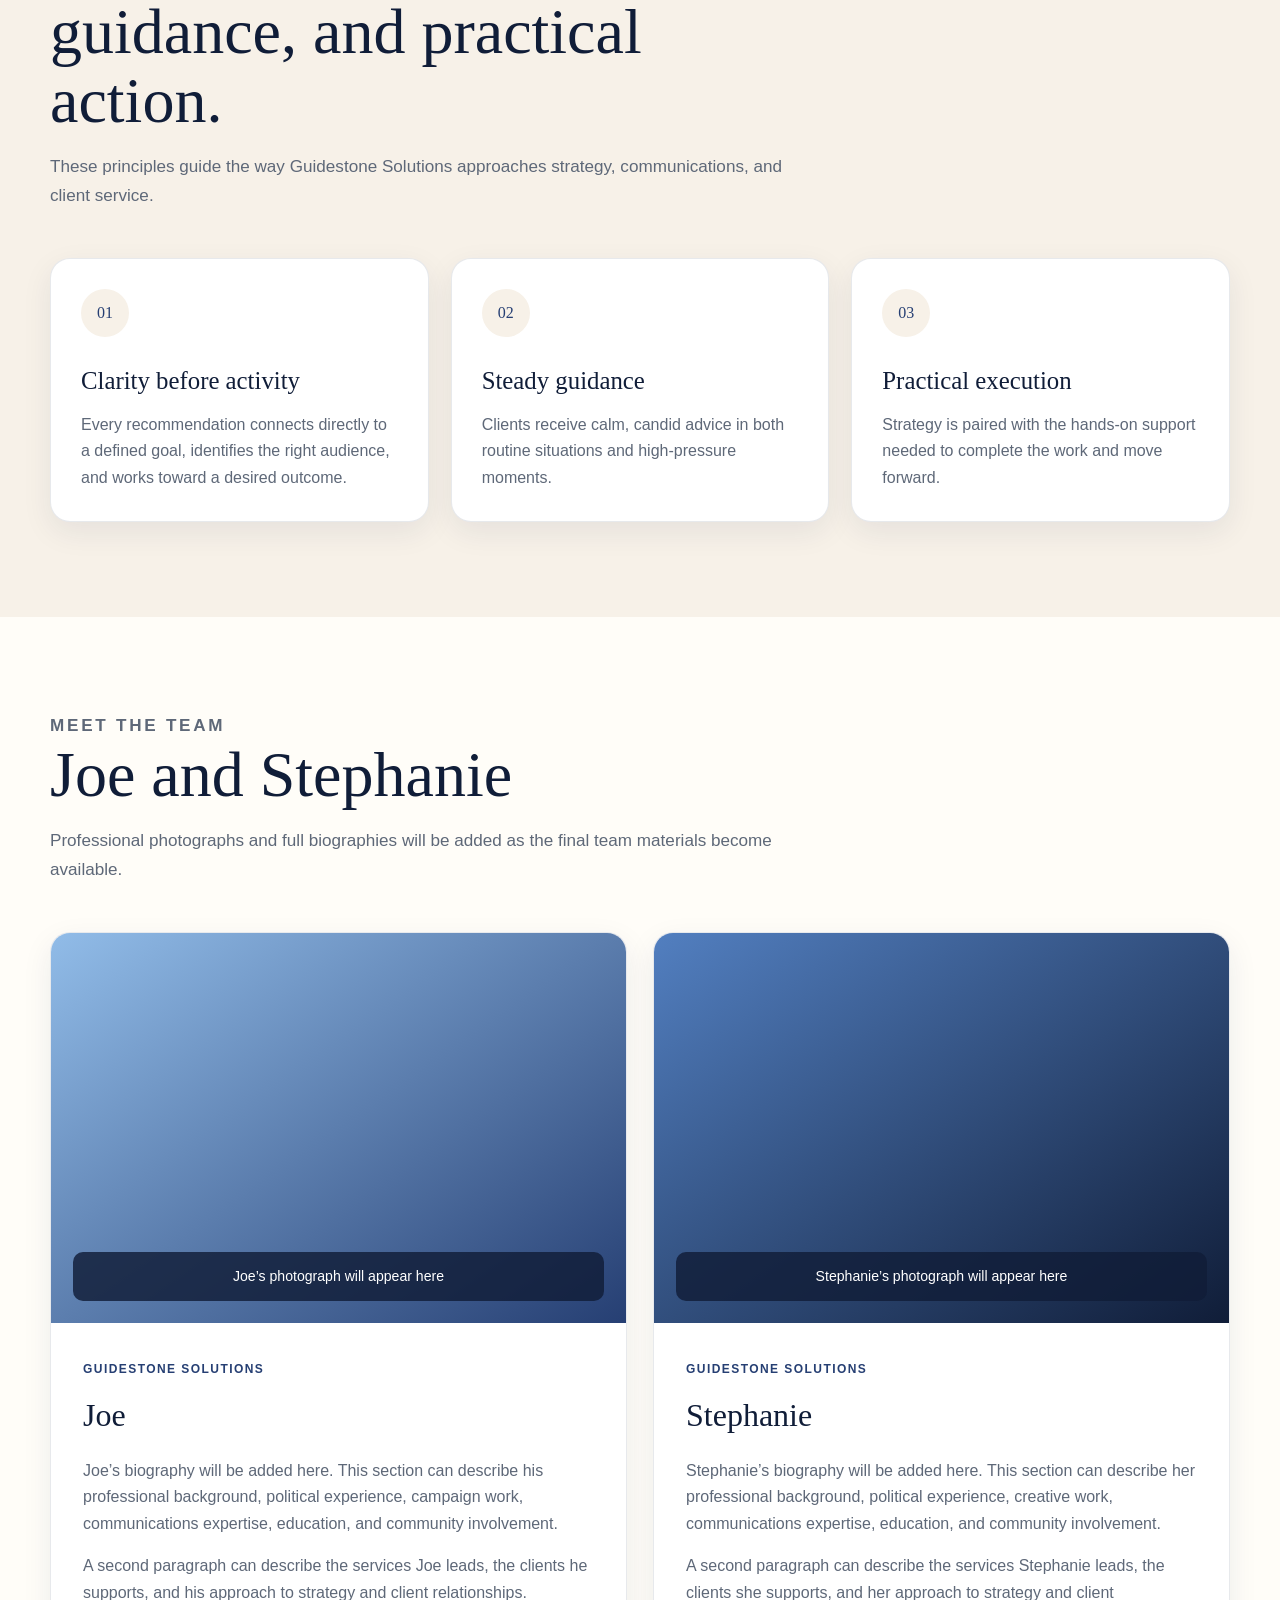
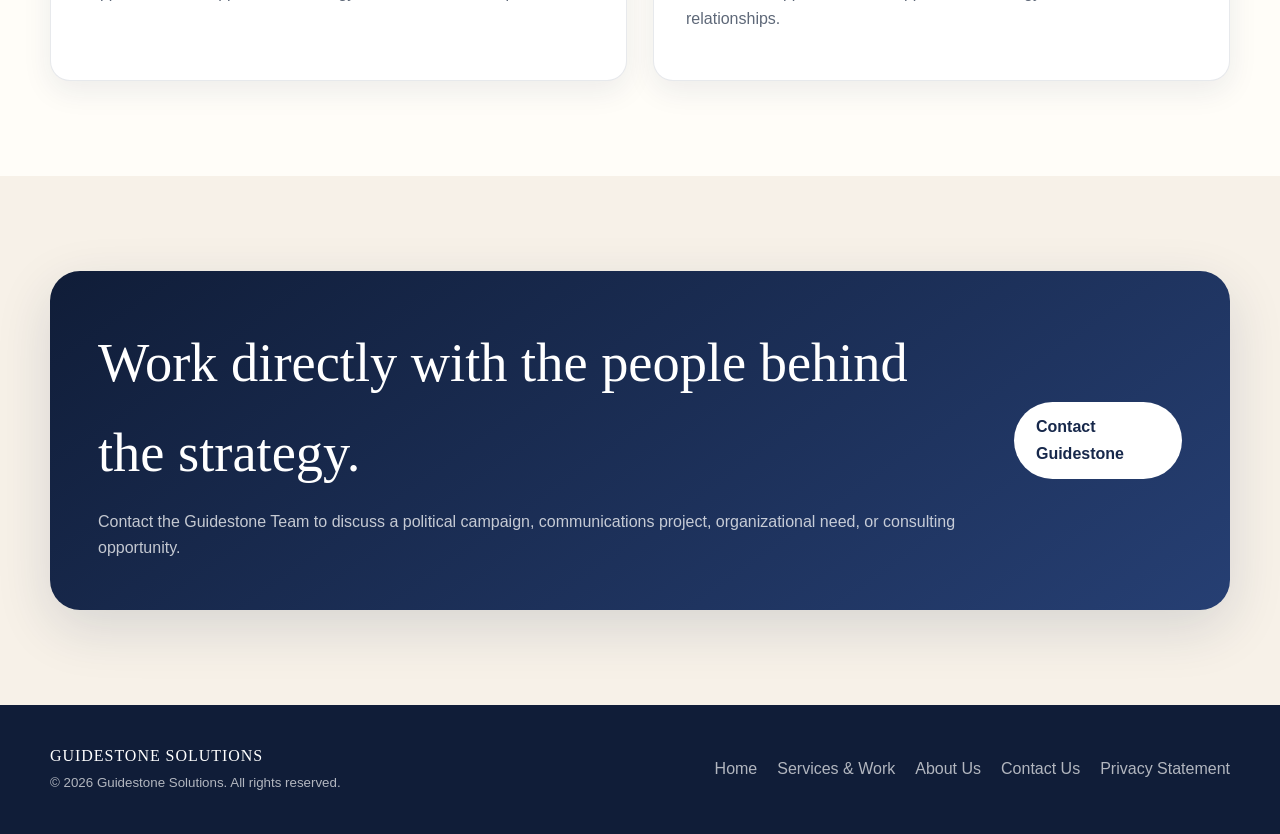
==== commit a18c8249: "Update about.html Josh -> Joe Stacy -> Stephanie" ====
--- a/about.html
+++ b/about.html
@@ -687,7 +687,7 @@
           <article class="team-card">
             <div class="photo-placeholder">
               <span class="photo-label">
-                Josh’s photograph will appear here
+                Joe’s photograph will appear here
               </span>
             </div>
 
@@ -697,18 +697,18 @@
               </span>
 
               <h2>
-                Josh
+                Joe
               </h2>
 
               <p>
-                Josh’s biography will be added here. This section
+                Joe’s biography will be added here. This section
                 can describe his professional background, political
                 experience, campaign work, communications expertise,
                 education, and community involvement.
               </p>
 
               <p>
-                A second paragraph can describe the services Josh
+                A second paragraph can describe the services Joe
                 leads, the clients he supports, and his approach to
                 strategy and client relationships.
               </p>
@@ -718,7 +718,7 @@
           <article class="team-card">
             <div class="photo-placeholder">
               <span class="photo-label">
-                Stacy’s photograph will appear here
+                Stephanie’s photograph will appear here
               </span>
             </div>
 
@@ -728,18 +728,18 @@
               </span>
 
               <h2>
-                Stacy
+                Stephanie
               </h2>
 
               <p>
-                Stacy’s biography will be added here. This section
+                Stephanie’s biography will be added here. This section
                 can describe her professional background, political
                 experience, creative work, communications expertise,
                 education, and community involvement.
               </p>
 
               <p>
-                A second paragraph can describe the services Stacy
+                A second paragraph can describe the services Stephanie
                 leads, the clients she supports, and her approach to
                 strategy and client relationships.
               </p>
